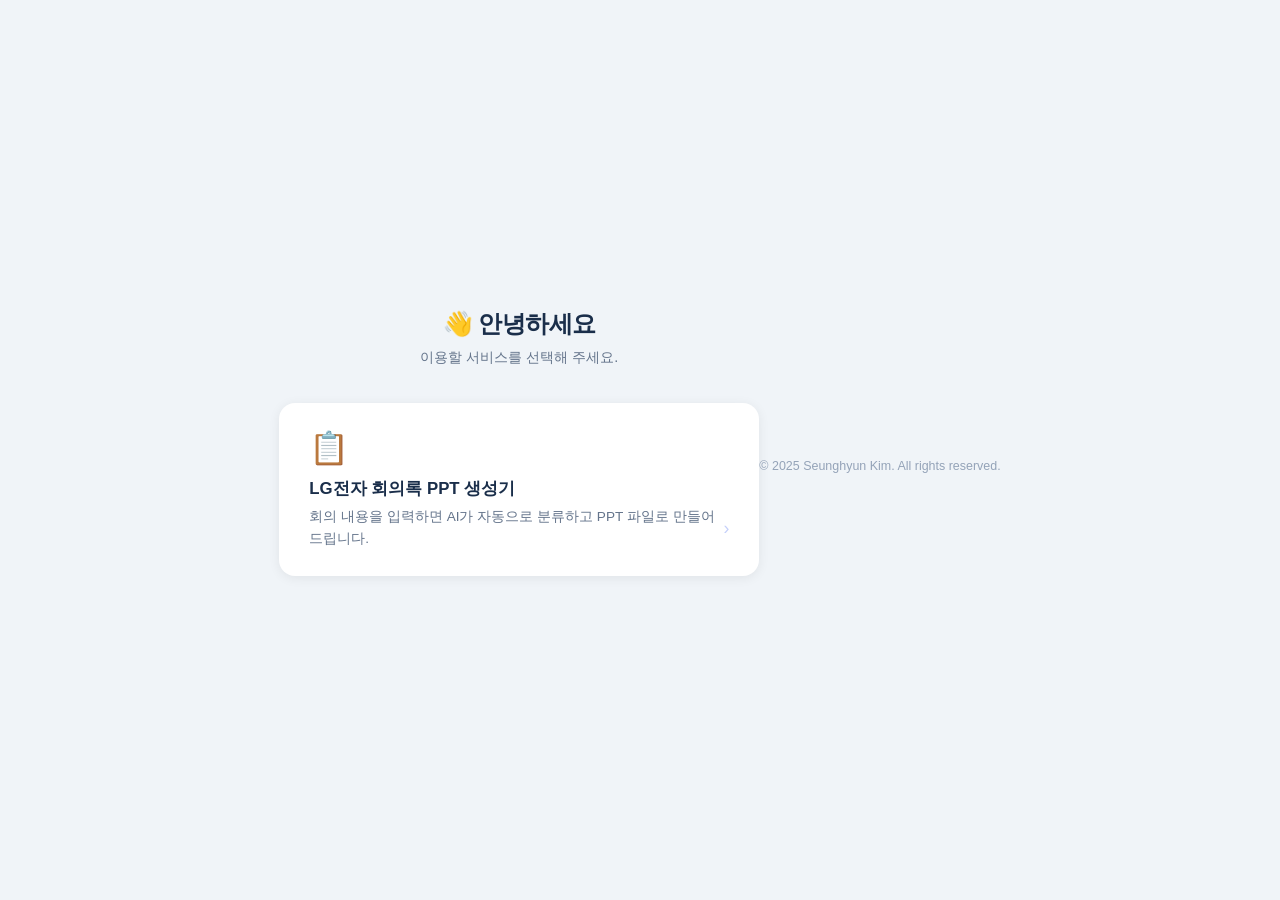
==== index.html @ bb526cc1 "Remove wedding card and add copyright footer Co-Authored-By: Claude Sonnet 4.6 <noreply@anthropic.co" ====
<!DOCTYPE html>
<html lang="ko">
<head>
  <meta charset="UTF-8">
  <meta name="viewport" content="width=device-width, initial-scale=1.0">
  <meta name="robots" content="noindex, nofollow">
  <title>kseh1029</title>
  <style>
    * { box-sizing: border-box; margin: 0; padding: 0; }
    body {
      font-family: 'Apple SD Gothic Neo', 'Malgun Gothic', 'Noto Sans KR', sans-serif;
      background: #f0f4f8;
      min-height: 100vh;
      display: flex;
      align-items: center;
      justify-content: center;
      padding: 40px 20px;
    }
    .container {
      width: 100%;
      max-width: 480px;
    }
    header {
      text-align: center;
      margin-bottom: 36px;
    }
    header h1 {
      font-size: 1.5rem;
      font-weight: 700;
      color: #1a2e4a;
      letter-spacing: -0.5px;
    }
    header p {
      margin-top: 8px;
      color: #64748b;
      font-size: 0.9rem;
    }
    .card-link {
      display: block;
      background: #fff;
      border-radius: 16px;
      box-shadow: 0 2px 12px rgba(0,0,0,0.07);
      padding: 24px 28px;
      margin-bottom: 16px;
      text-decoration: none;
      color: inherit;
      transition: box-shadow 0.2s, transform 0.15s;
      border: 2px solid transparent;
    }
    .card-link:hover {
      box-shadow: 0 6px 24px rgba(0,0,0,0.12);
      transform: translateY(-2px);
      border-color: #c5d0fa;
    }
    .card-icon {
      font-size: 2rem;
      margin-bottom: 10px;
    }
    .card-title {
      font-size: 1.05rem;
      font-weight: 700;
      color: #1a2e4a;
      margin-bottom: 6px;
    }
    .card-desc {
      font-size: 0.85rem;
      color: #64748b;
      line-height: 1.6;
    }
    .card-arrow {
      float: right;
      font-size: 1.1rem;
      color: #c5d0fa;
      margin-top: -32px;
    }
  </style>
</head>
<body>
<div class="container">
  <header>
    <h1>👋 안녕하세요</h1>
    <p>이용할 서비스를 선택해 주세요.</p>
  </header>

  <a class="card-link" href="/meeting/">
    <div class="card-icon">📋</div>
    <div class="card-title">LG전자 회의록 PPT 생성기</div>
    <div class="card-desc">회의 내용을 입력하면 AI가 자동으로 분류하고 PPT 파일로 만들어 드립니다.</div>
    <div class="card-arrow">›</div>
  </a>
</div>
  <p style="text-align:center;margin-top:32px;font-size:0.78rem;color:#94a3b8;">© 2025 Seunghyun Kim. All rights reserved.</p>
</body>
</html>
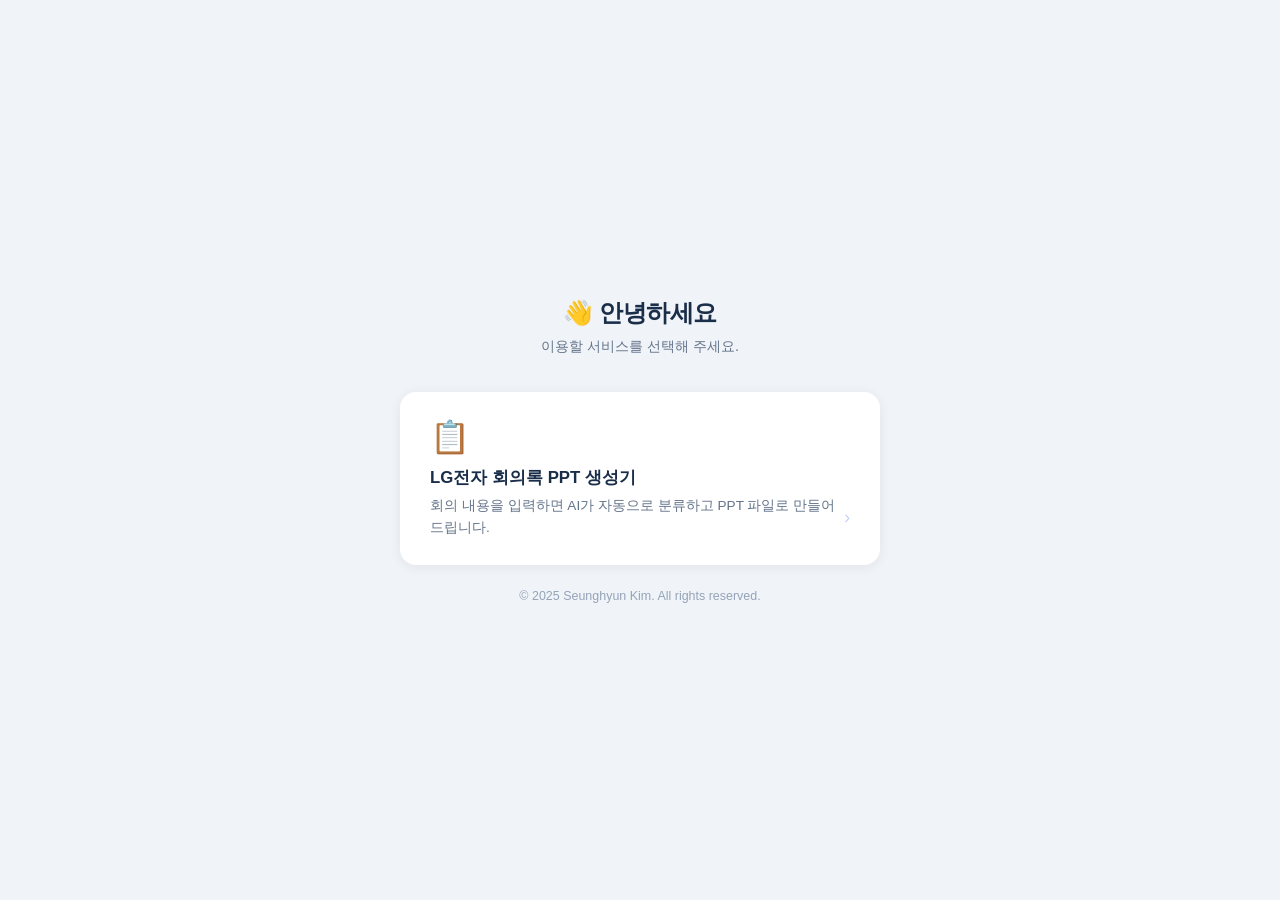
==== commit cb898f9a: "Fix copyright position to bottom of container Co-Authored-By: Claude Sonnet 4.6 <noreply@anthropic.c" ====
--- a/index.html
+++ b/index.html
@@ -88,7 +88,7 @@
     <div class="card-desc">회의 내용을 입력하면 AI가 자동으로 분류하고 PPT 파일로 만들어 드립니다.</div>
     <div class="card-arrow">›</div>
   </a>
+  <p style="text-align:center;margin-top:24px;font-size:0.78rem;color:#94a3b8;">© 2025 Seunghyun Kim. All rights reserved.</p>
 </div>
-  <p style="text-align:center;margin-top:32px;font-size:0.78rem;color:#94a3b8;">© 2025 Seunghyun Kim. All rights reserved.</p>
 </body>
 </html>
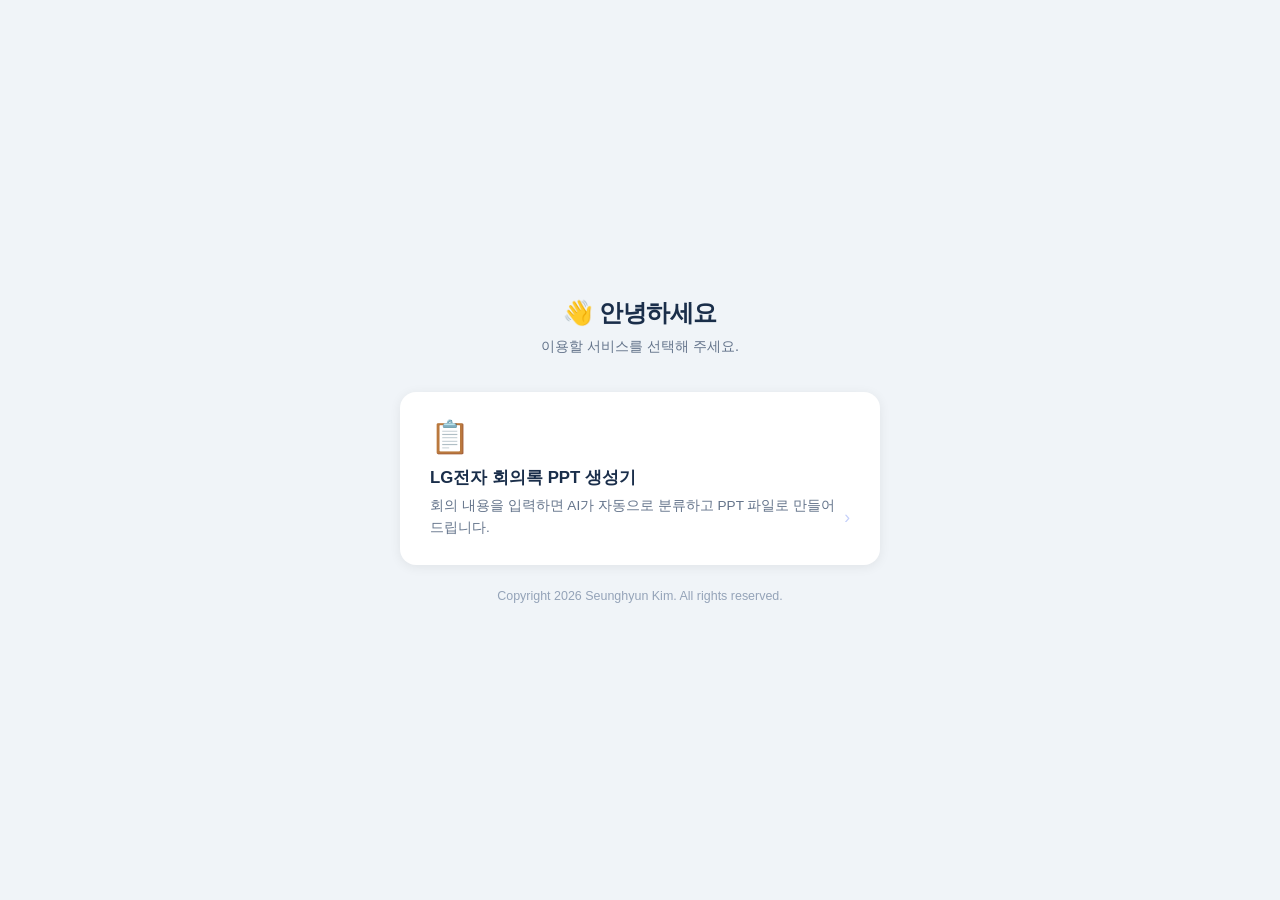
==== commit 28c89e80: "Update copyright text to 2026 Co-Authored-By: Claude Sonnet 4.6 <noreply@anthropic.com>" ====
--- a/index.html
+++ b/index.html
@@ -88,7 +88,7 @@
     <div class="card-desc">회의 내용을 입력하면 AI가 자동으로 분류하고 PPT 파일로 만들어 드립니다.</div>
     <div class="card-arrow">›</div>
   </a>
-  <p style="text-align:center;margin-top:24px;font-size:0.78rem;color:#94a3b8;">© 2025 Seunghyun Kim. All rights reserved.</p>
+  <p style="text-align:center;margin-top:24px;font-size:0.78rem;color:#94a3b8;">Copyright 2026 Seunghyun Kim. All rights reserved.</p>
 </div>
 </body>
 </html>
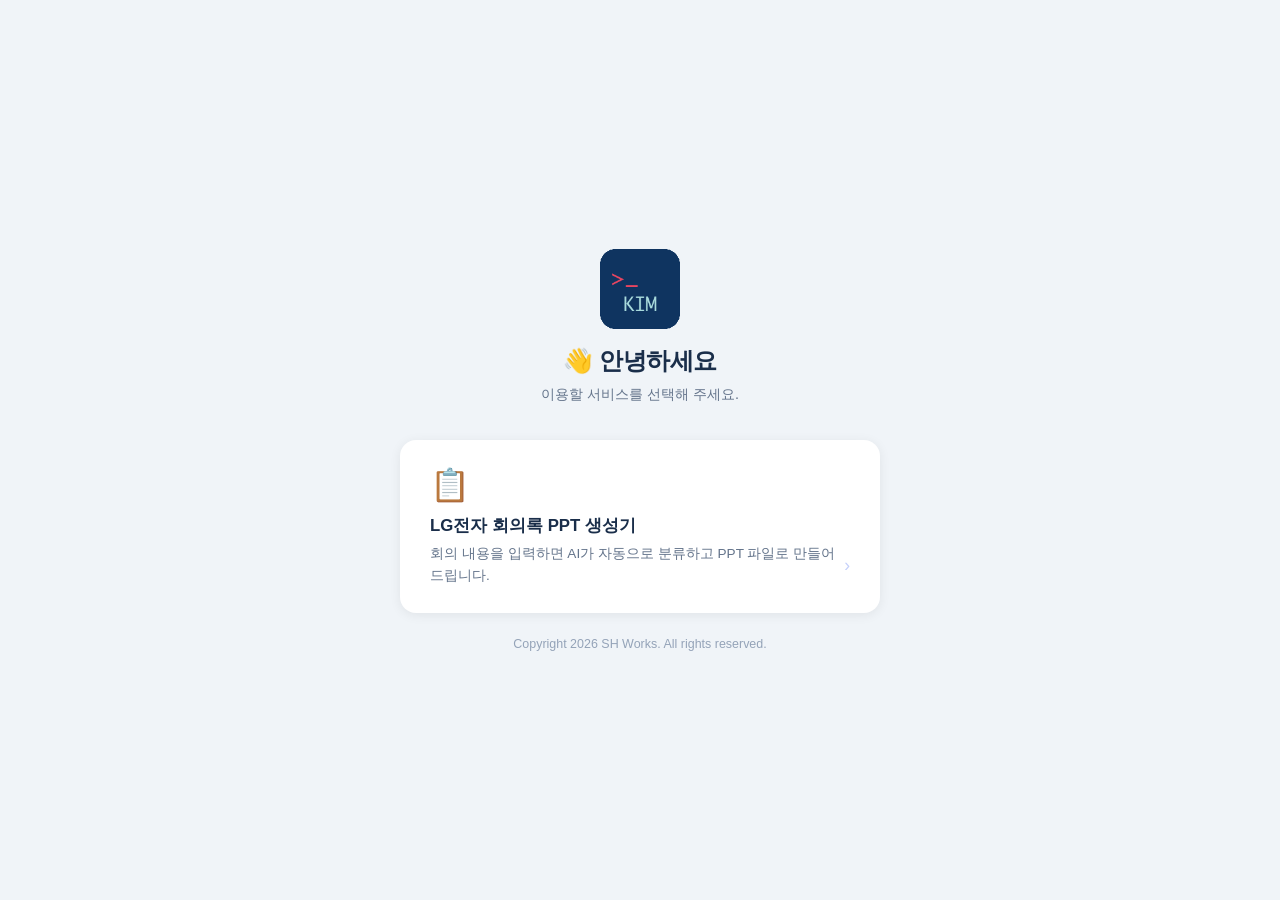
==== commit 4a8cf2f8: "Add SH Works icon to header and update copyright - Add sh_works_icon.png (white bg removed) to top o" ====
--- a/index.html
+++ b/index.html
@@ -4,7 +4,7 @@
   <meta charset="UTF-8">
   <meta name="viewport" content="width=device-width, initial-scale=1.0">
   <meta name="robots" content="noindex, nofollow">
-  <title>kseh1029</title>
+  <title>Git - Seunghyun Kim</title>
   <style>
     * { box-sizing: border-box; margin: 0; padding: 0; }
     body {
@@ -23,6 +23,11 @@
     header {
       text-align: center;
       margin-bottom: 36px;
+    }
+    header img {
+      width: 80px;
+      height: 80px;
+      margin-bottom: 12px;
     }
     header h1 {
       font-size: 1.5rem;
@@ -78,6 +83,7 @@
 <body>
 <div class="container">
   <header>
+    <img src="/sh_works_icon.png" alt="SH Works">
     <h1>👋 안녕하세요</h1>
     <p>이용할 서비스를 선택해 주세요.</p>
   </header>
@@ -88,7 +94,7 @@
     <div class="card-desc">회의 내용을 입력하면 AI가 자동으로 분류하고 PPT 파일로 만들어 드립니다.</div>
     <div class="card-arrow">›</div>
   </a>
-  <p style="text-align:center;margin-top:24px;font-size:0.78rem;color:#94a3b8;">Copyright 2026 Seunghyun Kim. All rights reserved.</p>
+  <p style="text-align:center;margin-top:24px;font-size:0.78rem;color:#94a3b8;">Copyright 2026 SH Works. All rights reserved.</p>
 </div>
 </body>
 </html>
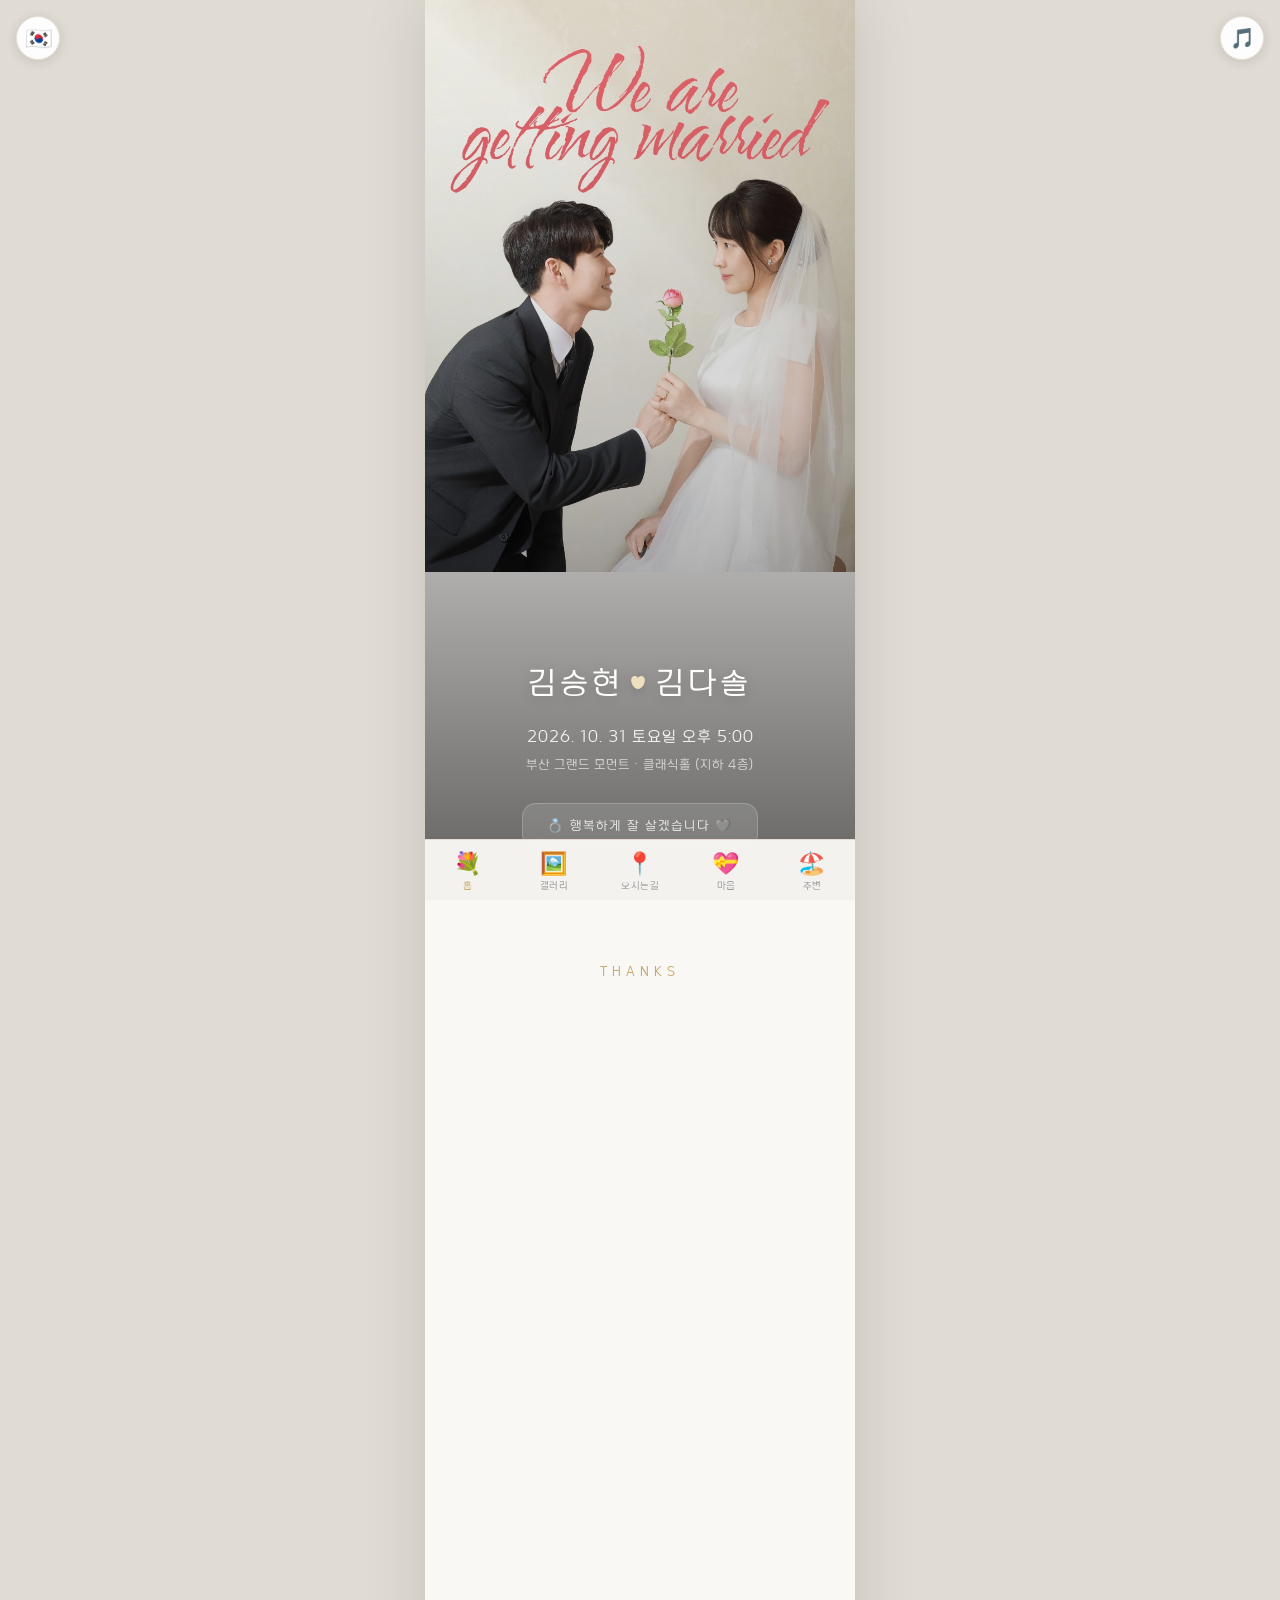
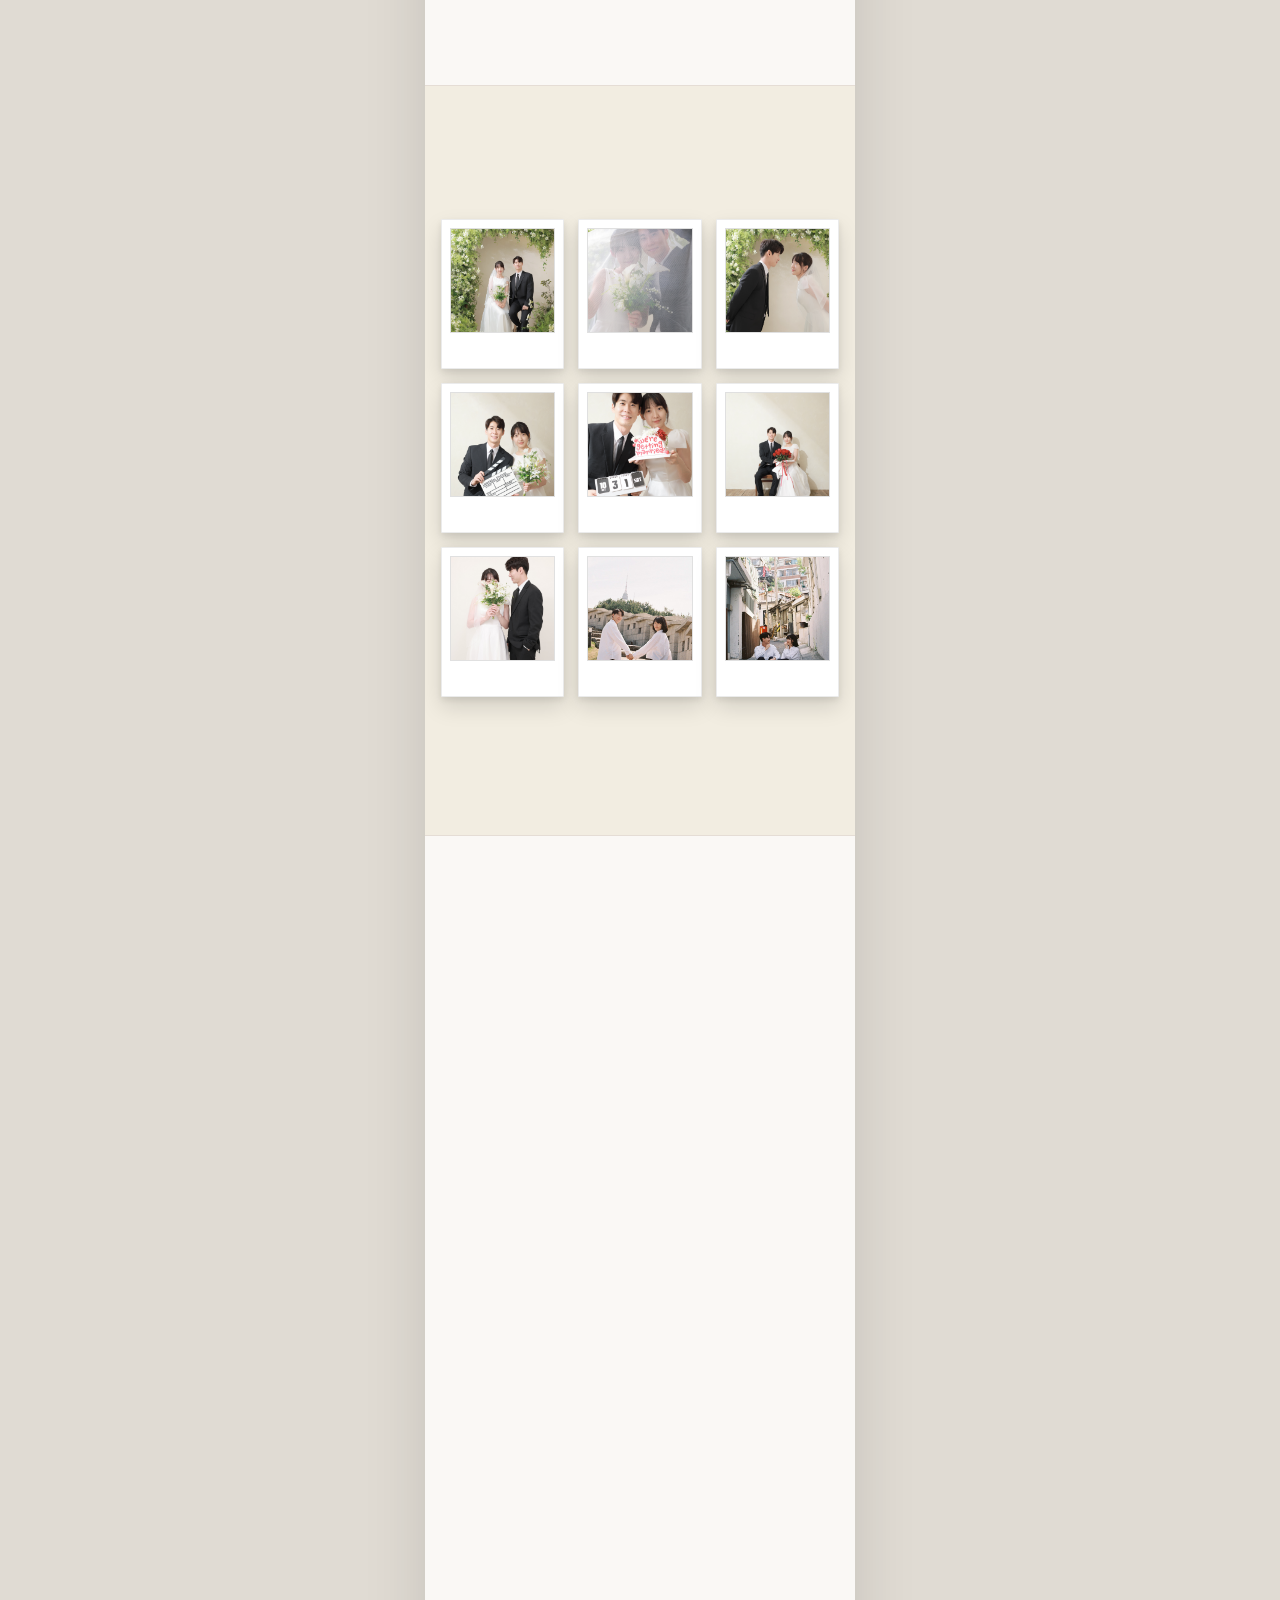
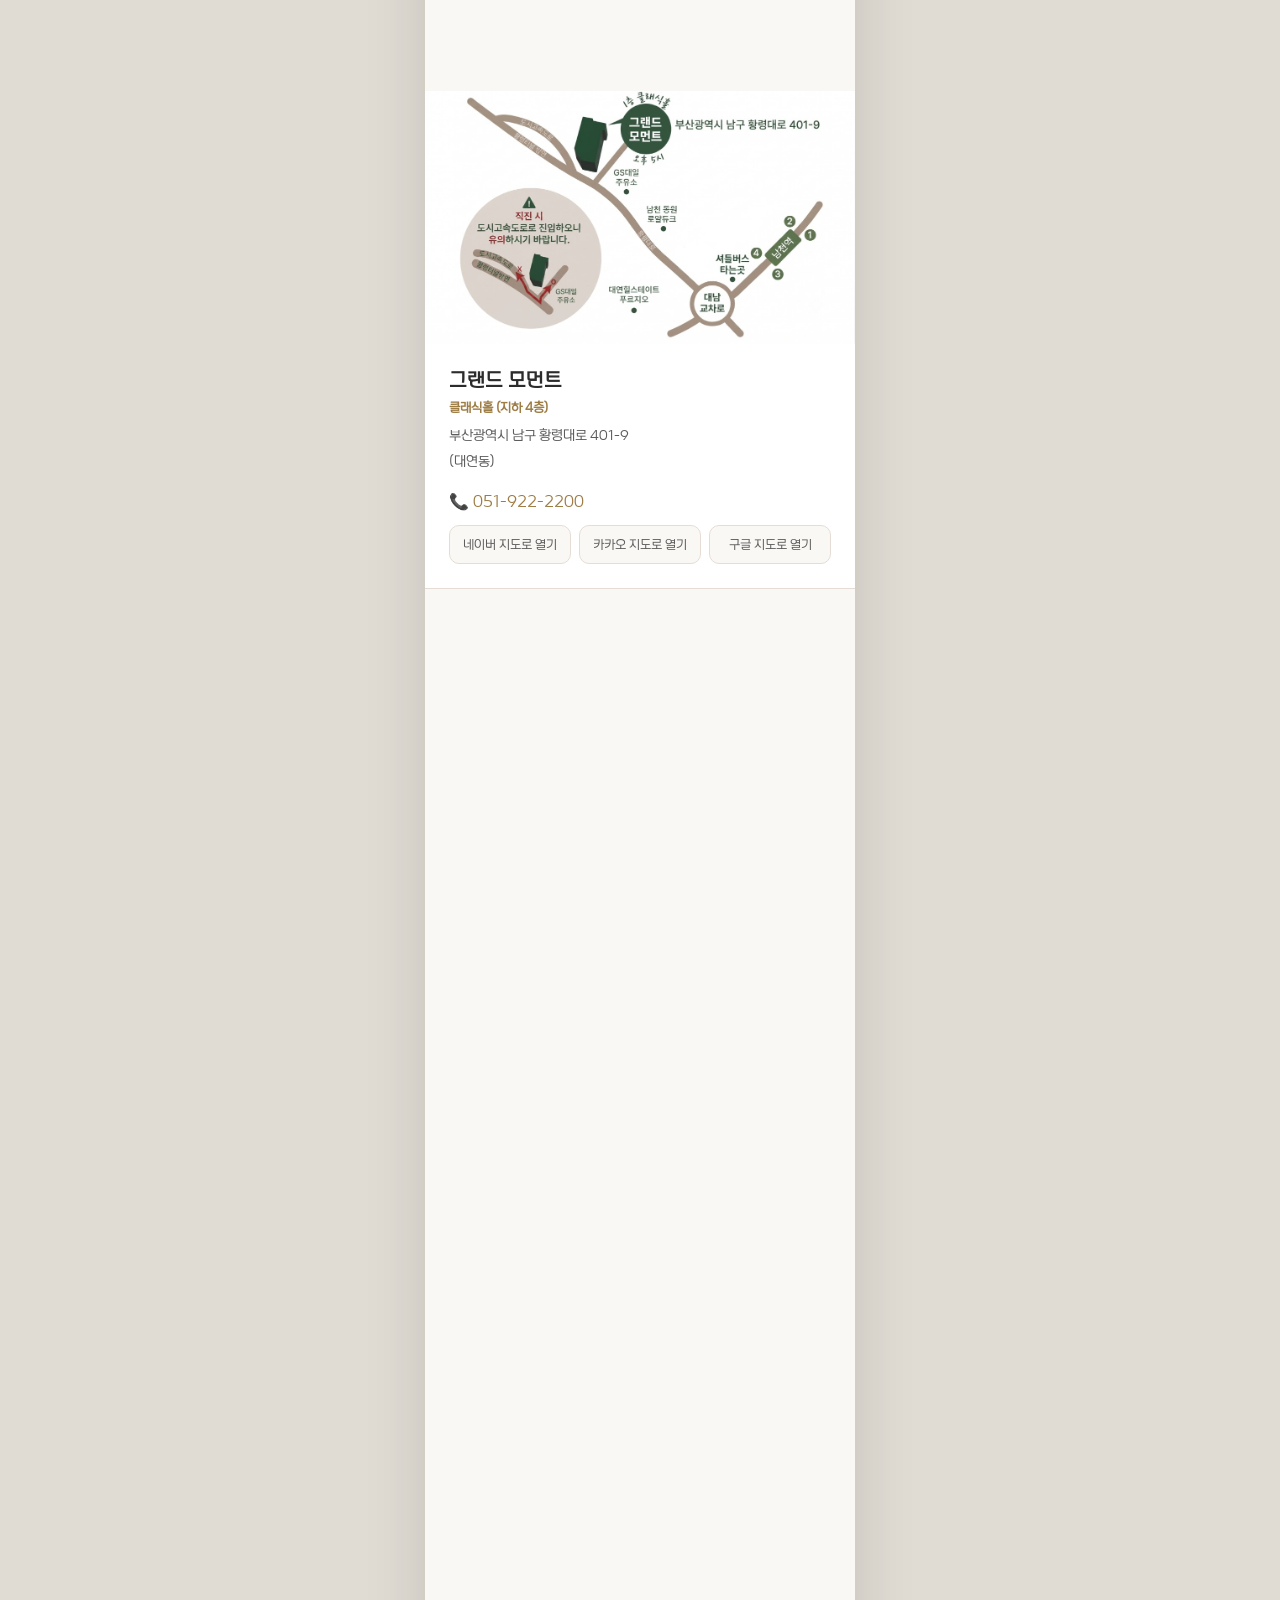
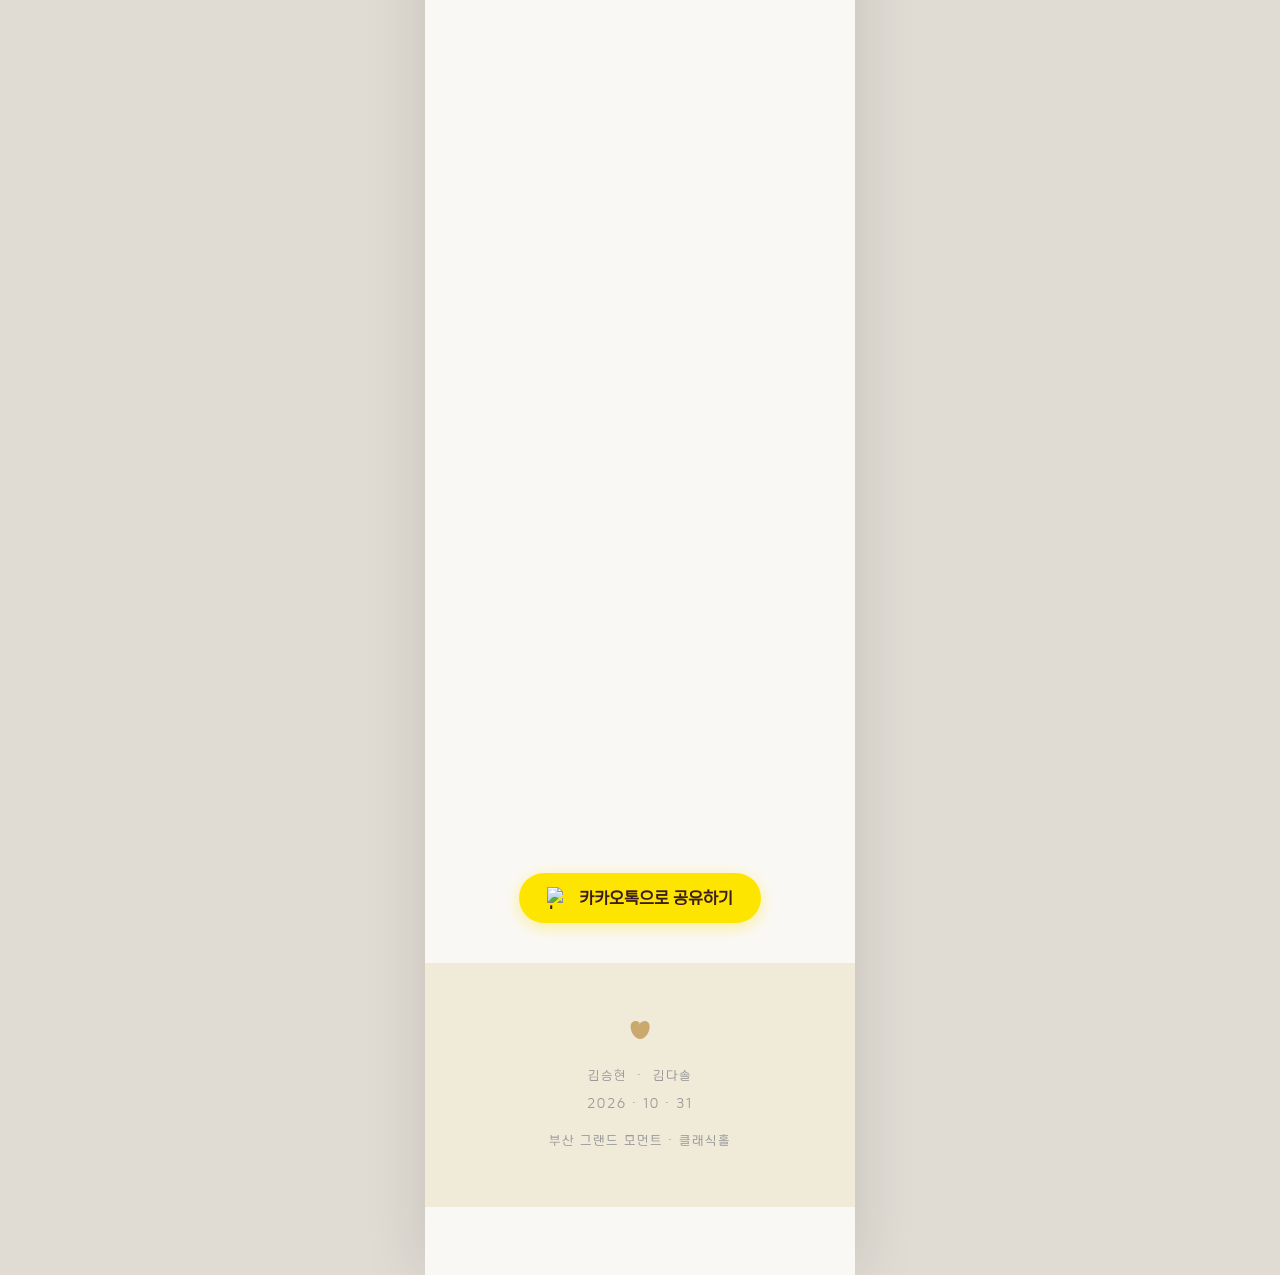
==== commit 548cc308: "Initial commit" ====
--- a/index.html
+++ b/index.html
@@ -2,99 +2,9 @@
 <html lang="ko">
 <head>
   <meta charset="UTF-8">
-  <meta name="viewport" content="width=device-width, initial-scale=1.0">
-  <meta name="robots" content="noindex, nofollow">
-  <title>Git - Seunghyun Kim</title>
-  <style>
-    * { box-sizing: border-box; margin: 0; padding: 0; }
-    body {
-      font-family: 'Apple SD Gothic Neo', 'Malgun Gothic', 'Noto Sans KR', sans-serif;
-      background: #f0f4f8;
-      min-height: 100vh;
-      display: flex;
-      align-items: center;
-      justify-content: center;
-      padding: 40px 20px;
-    }
-    .container {
-      width: 100%;
-      max-width: 480px;
-    }
-    header {
-      text-align: center;
-      margin-bottom: 36px;
-    }
-    header img {
-      width: 80px;
-      height: 80px;
-      margin-bottom: 12px;
-    }
-    header h1 {
-      font-size: 1.5rem;
-      font-weight: 700;
-      color: #1a2e4a;
-      letter-spacing: -0.5px;
-    }
-    header p {
-      margin-top: 8px;
-      color: #64748b;
-      font-size: 0.9rem;
-    }
-    .card-link {
-      display: block;
-      background: #fff;
-      border-radius: 16px;
-      box-shadow: 0 2px 12px rgba(0,0,0,0.07);
-      padding: 24px 28px;
-      margin-bottom: 16px;
-      text-decoration: none;
-      color: inherit;
-      transition: box-shadow 0.2s, transform 0.15s;
-      border: 2px solid transparent;
-    }
-    .card-link:hover {
-      box-shadow: 0 6px 24px rgba(0,0,0,0.12);
-      transform: translateY(-2px);
-      border-color: #c5d0fa;
-    }
-    .card-icon {
-      font-size: 2rem;
-      margin-bottom: 10px;
-    }
-    .card-title {
-      font-size: 1.05rem;
-      font-weight: 700;
-      color: #1a2e4a;
-      margin-bottom: 6px;
-    }
-    .card-desc {
-      font-size: 0.85rem;
-      color: #64748b;
-      line-height: 1.6;
-    }
-    .card-arrow {
-      float: right;
-      font-size: 1.1rem;
-      color: #c5d0fa;
-      margin-top: -32px;
-    }
-  </style>
+  <meta http-equiv="refresh" content="0; url=/wedding/">
+  <link rel="canonical" href="https://kseh1029.github.io/wedding/">
+  <script>window.location.replace("/wedding/");</script>
 </head>
-<body>
-<div class="container">
-  <header>
-    <img src="/sh_works_icon.png" alt="SH Works">
-    <h1>👋 안녕하세요</h1>
-    <p>이용할 서비스를 선택해 주세요.</p>
-  </header>
-
-  <a class="card-link" href="/meeting/">
-    <div class="card-icon">📋</div>
-    <div class="card-title">LG전자 회의록 PPT 생성기</div>
-    <div class="card-desc">회의 내용을 입력하면 AI가 자동으로 분류하고 PPT 파일로 만들어 드립니다.</div>
-    <div class="card-arrow">›</div>
-  </a>
-  <p style="text-align:center;margin-top:24px;font-size:0.78rem;color:#94a3b8;">Copyright 2026 SH Works. All rights reserved.</p>
-</div>
-</body>
+<body></body>
 </html>
